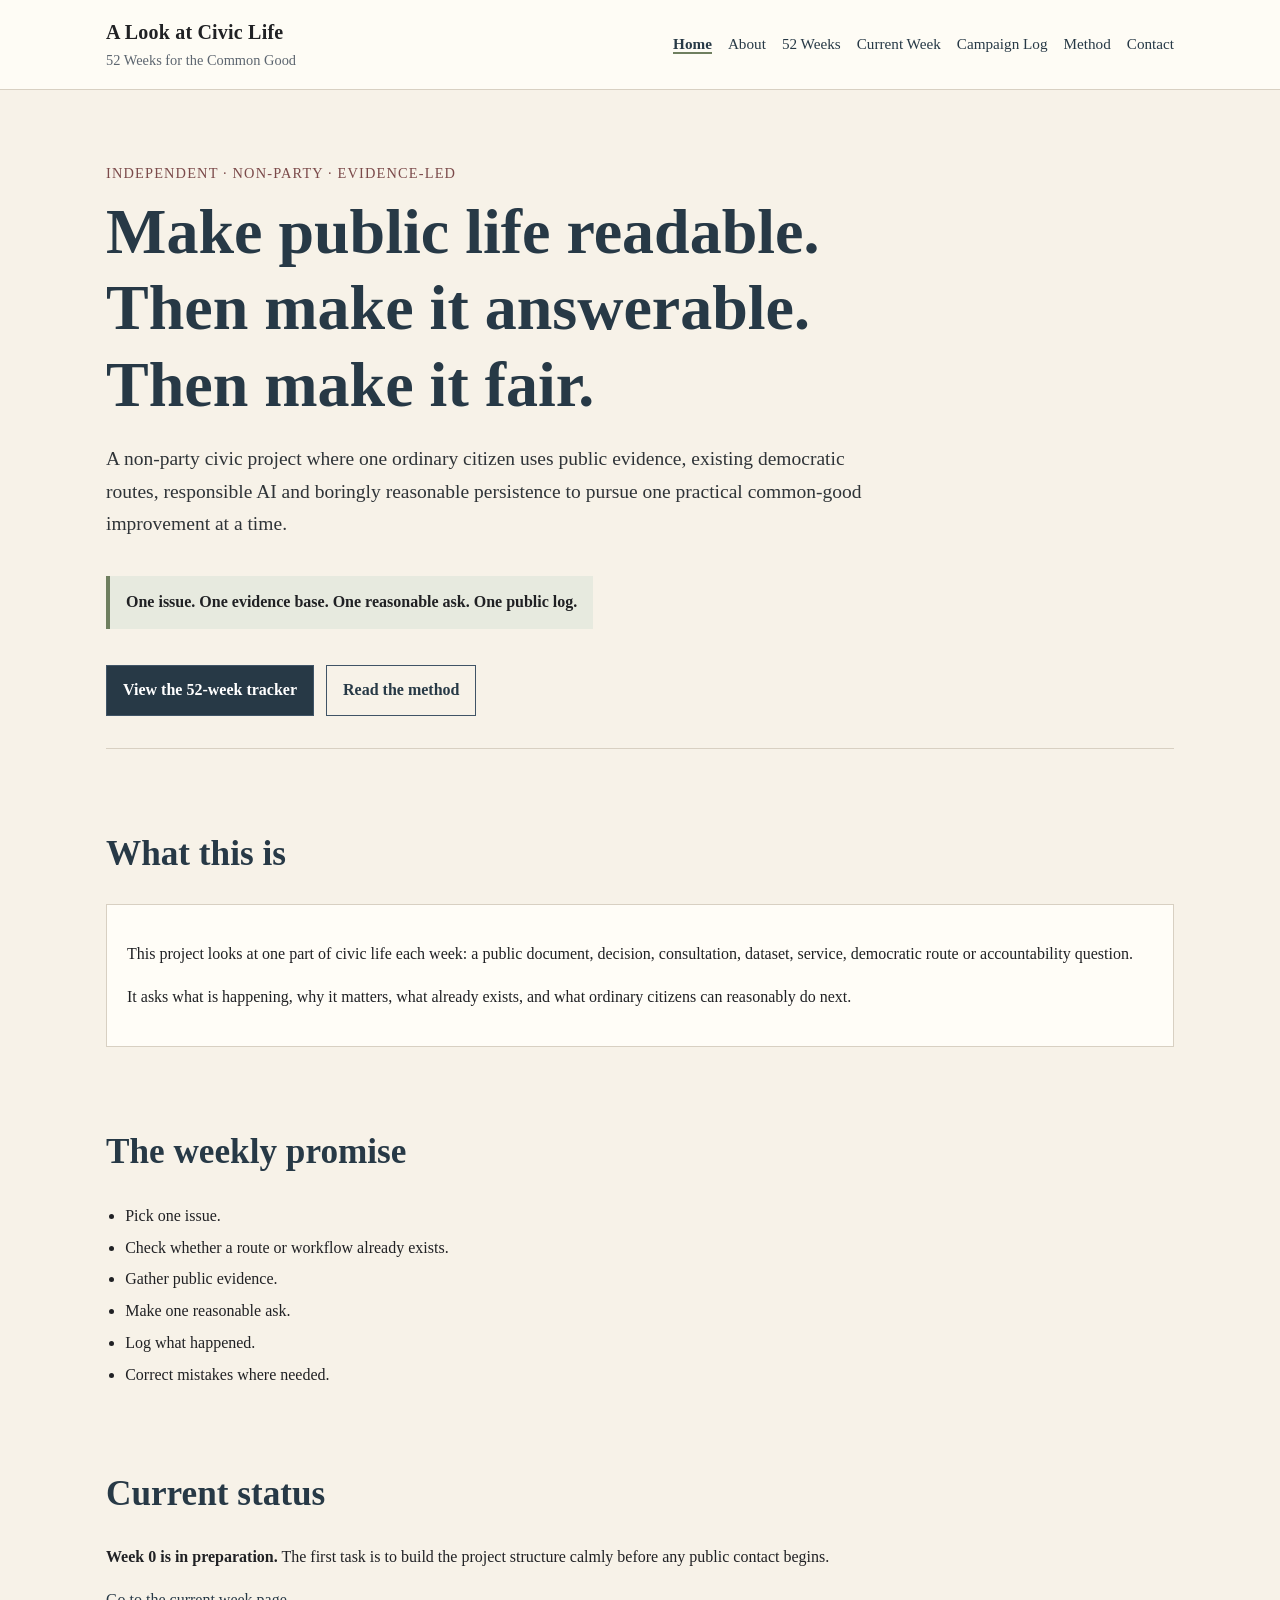
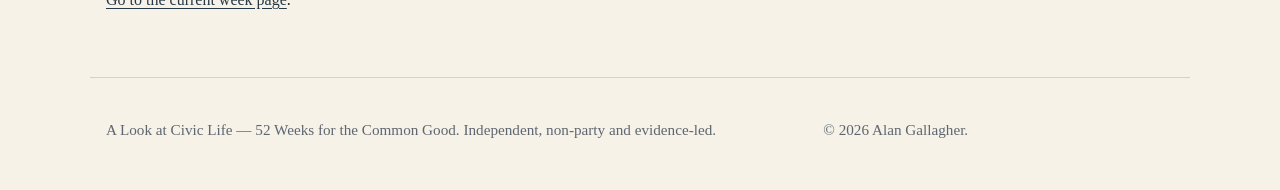
==== index.html @ e1ca2eea "Add home page" ====
<!doctype html>
<html lang="en-GB">
<head>
  <meta charset="utf-8">
  <meta name="viewport" content="width=device-width, initial-scale=1">
  <title>A Look at Civic Life — 52 Weeks for the Common Good</title>
  <meta name="description" content="A non-party civic project using public evidence, existing democratic routes and responsible AI to pursue practical common-good improvements.">
  <link rel="stylesheet" href="assets/css/style.css">
</head>
<body>
  <a class="skip-link" href="#main">Skip to content</a>
  <header class="site-header">
    <div class="header-inner">
      <a class="brand" href="index.html"><span class="brand-title">A Look at Civic Life</span><span class="brand-strand">52 Weeks for the Common Good</span></a>
      <nav class="site-nav" aria-label="Main navigation">
        <ul>
          <li><a aria-current="page" href="index.html">Home</a></li>
          <li><a href="about.html">About</a></li>
          <li><a href="52-weeks.html">52 Weeks</a></li>
          <li><a href="current-week.html">Current Week</a></li>
          <li><a href="campaign-log.html">Campaign Log</a></li>
          <li><a href="method.html">Method</a></li>
          <li><a href="contact.html">Contact</a></li>
        </ul>
      </nav>
    </div>
  </header>

  <main id="main" class="main">
    <section class="hero">
      <p class="eyebrow">Independent · Non-party · Evidence-led</p>
      <h1>Make public life readable. Then make it answerable. Then make it fair.</h1>
      <p class="lede">A non-party civic project where one ordinary citizen uses public evidence, existing democratic routes, responsible AI and boringly reasonable persistence to pursue one practical common-good improvement at a time.</p>
      <p class="core-sentence">One issue. One evidence base. One reasonable ask. One public log.</p>
      <div class="action-row">
        <a class="button" href="52-weeks.html">View the 52-week tracker</a>
        <a class="button secondary" href="method.html">Read the method</a>
      </div>
    </section>

    <section class="section">
      <h2>What this is</h2>
      <div class="document-panel">
        <p>This project looks at one part of civic life each week: a public document, decision, consultation, dataset, service, democratic route or accountability question.</p>
        <p>It asks what is happening, why it matters, what already exists, and what ordinary citizens can reasonably do next.</p>
      </div>
    </section>

    <section class="section">
      <h2>The weekly promise</h2>
      <ul class="promise-list">
        <li>Pick one issue.</li>
        <li>Check whether a route or workflow already exists.</li>
        <li>Gather public evidence.</li>
        <li>Make one reasonable ask.</li>
        <li>Log what happened.</li>
        <li>Correct mistakes where needed.</li>
      </ul>
    </section>

    <section class="section">
      <h2>Current status</h2>
      <p><strong>Week 0 is in preparation.</strong> The first task is to build the project structure calmly before any public contact begins.</p>
      <p><a href="current-week.html">Go to the current week page</a>.</p>
    </section>
  </main>

  <footer class="site-footer">
    <div class="footer-grid">
      <p>A Look at Civic Life — 52 Weeks for the Common Good. Independent, non-party and evidence-led.</p>
      <p>&copy; <span data-current-year></span> Alan Gallagher.</p>
    </div>
  </footer>
  <script src="assets/js/main.js"></script>
</body>
</html>
---- assets/css/style.css ----
:root {
  --page: #f7f2e8;
  --paper: #fffdf7;
  --ink: #202124;
  --muted: #5d6670;
  --line: #d8d0c2;
  --slate: #405466;
  --slate-dark: #273946;
  --accent: #6f7f5f;
  --accent-soft: #e7eadf;
  --burgundy: #7b4a4a;
  --max: 1100px;
}

* { box-sizing: border-box; }

html { scroll-behavior: smooth; }

body {
  margin: 0;
  font-family: Georgia, 'Times New Roman', serif;
  line-height: 1.65;
  color: var(--ink);
  background: var(--page);
}

img { max-width: 100%; height: auto; }

a { color: var(--slate-dark); text-underline-offset: 0.18em; }
a:hover { color: var(--burgundy); }

.skip-link {
  position: absolute;
  left: -999px;
  top: 0;
  background: var(--ink);
  color: #fff;
  padding: .5rem .75rem;
  z-index: 10;
}
.skip-link:focus { left: .75rem; top: .75rem; }

.site-header {
  border-bottom: 1px solid var(--line);
  background: rgba(255, 253, 247, 0.92);
}

.header-inner,
.main,
.site-footer {
  max-width: var(--max);
  margin: 0 auto;
  padding: 0 1rem;
}

.header-inner {
  display: flex;
  align-items: center;
  justify-content: space-between;
  gap: 1rem;
  padding-top: 1rem;
  padding-bottom: 1rem;
}

.brand { text-decoration: none; color: var(--ink); }
.brand-title { display: block; font-size: 1.25rem; font-weight: 700; letter-spacing: .01em; }
.brand-strand { display: block; font-size: .9rem; color: var(--muted); }

.nav-toggle { display: none; }
.site-nav ul {
  display: flex;
  flex-wrap: wrap;
  gap: .75rem 1rem;
  margin: 0;
  padding: 0;
  list-style: none;
}
.site-nav a { font-size: .95rem; text-decoration: none; }
.site-nav a[aria-current='page'] { font-weight: 700; border-bottom: 2px solid var(--accent); }

.main { padding-top: 2rem; padding-bottom: 3rem; }

.hero {
  padding: 2.5rem 0 2rem;
  border-bottom: 1px solid var(--line);
}

.eyebrow {
  margin: 0 0 .5rem;
  color: var(--burgundy);
  font-size: .9rem;
  letter-spacing: .08em;
  text-transform: uppercase;
}

h1, h2, h3 { line-height: 1.2; color: var(--slate-dark); }
h1 { max-width: 850px; margin: 0 0 1rem; font-size: clamp(2.15rem, 5vw, 4rem); }
h2 { margin-top: 2.25rem; font-size: clamp(1.55rem, 3vw, 2.2rem); }
h3 { margin-top: 1.75rem; font-size: 1.25rem; }

.lede { max-width: 760px; font-size: 1.22rem; color: #2f3438; }
.core-sentence {
  display: inline-block;
  margin: 1rem 0;
  padding: .85rem 1rem;
  border-left: 4px solid var(--accent);
  background: var(--accent-soft);
  font-weight: 700;
}

.section {
  margin-top: 2rem;
  padding-top: 1rem;
}

.document-panel {
  margin: 1.25rem 0;
  padding: 1.25rem;
  background: var(--paper);
  border: 1px solid var(--line);
}

.promise-list,
.plain-list { padding-left: 1.2rem; }
.promise-list li { margin: .35rem 0; }

.action-row {
  display: flex;
  flex-wrap: wrap;
  gap: .75rem;
  margin-top: 1.25rem;
}

.button {
  display: inline-block;
  padding: .7rem 1rem;
  border: 1px solid var(--slate);
  background: var(--slate-dark);
  color: #fff;
  text-decoration: none;
  font-weight: 700;
}
.button.secondary { background: transparent; color: var(--slate-dark); }
.button:hover { background: var(--burgundy); color: #fff; }

.table-wrap { overflow-x: auto; margin: 1rem 0; }
table { width: 100%; border-collapse: collapse; background: var(--paper); }
th, td { padding: .75rem; border: 1px solid var(--line); text-align: left; vertical-align: top; }
th { background: #ece6d8; color: var(--slate-dark); }

.status {
  display: inline-block;
  padding: .15rem .45rem;
  border: 1px solid var(--line);
  background: #f1eadc;
  font-size: .9rem;
}

.notice {
  border-left: 4px solid var(--burgundy);
  background: #f3e9e6;
  padding: 1rem;
}

.site-footer {
  border-top: 1px solid var(--line);
  padding-top: 1.5rem;
  padding-bottom: 2rem;
  color: var(--muted);
  font-size: .95rem;
}

.footer-grid {
  display: grid;
  gap: 1rem;
  grid-template-columns: 2fr 1fr;
}

@media (max-width: 760px) {
  .header-inner { align-items: flex-start; flex-direction: column; }
  .site-nav ul { display: block; }
  .site-nav li { margin: .25rem 0; }
  .main { padding-top: 1rem; }
  .hero { padding-top: 1.5rem; }
  .document-panel { padding: 1rem; }
  .footer-grid { grid-template-columns: 1fr; }
}
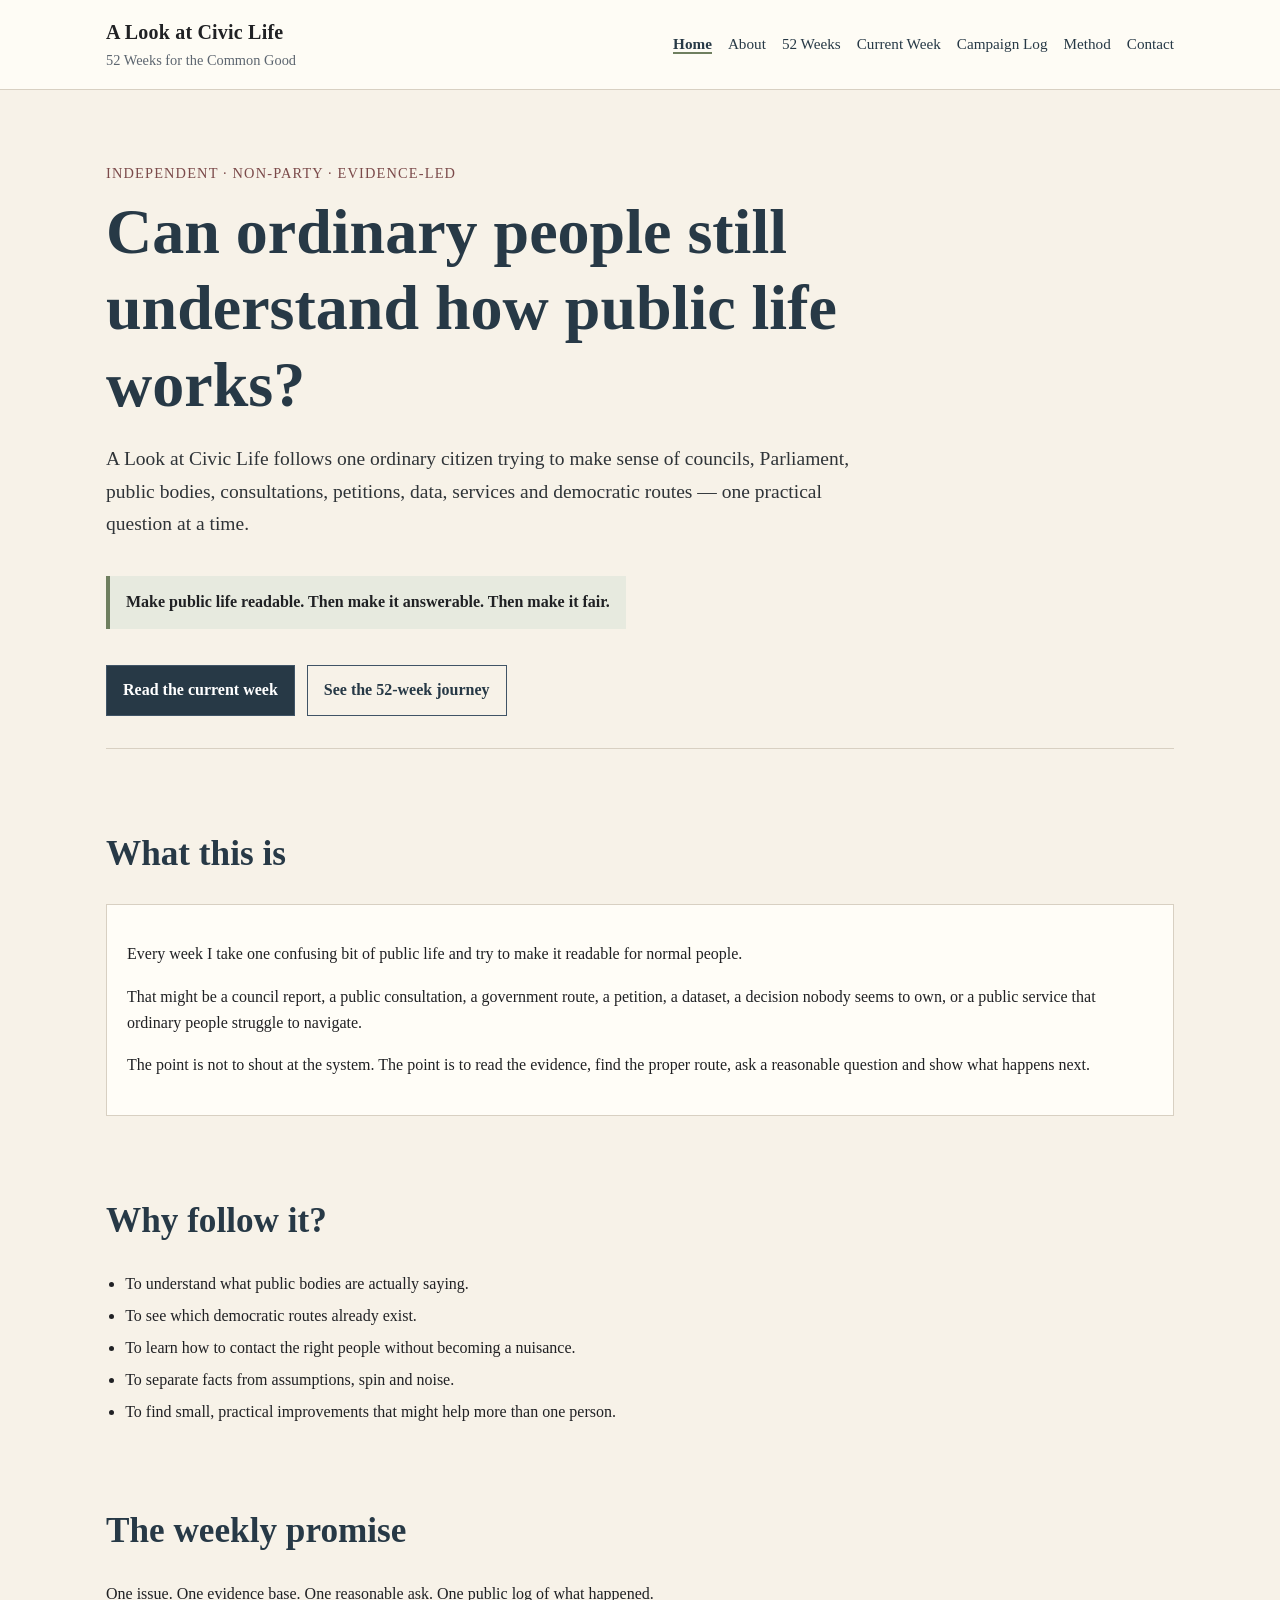
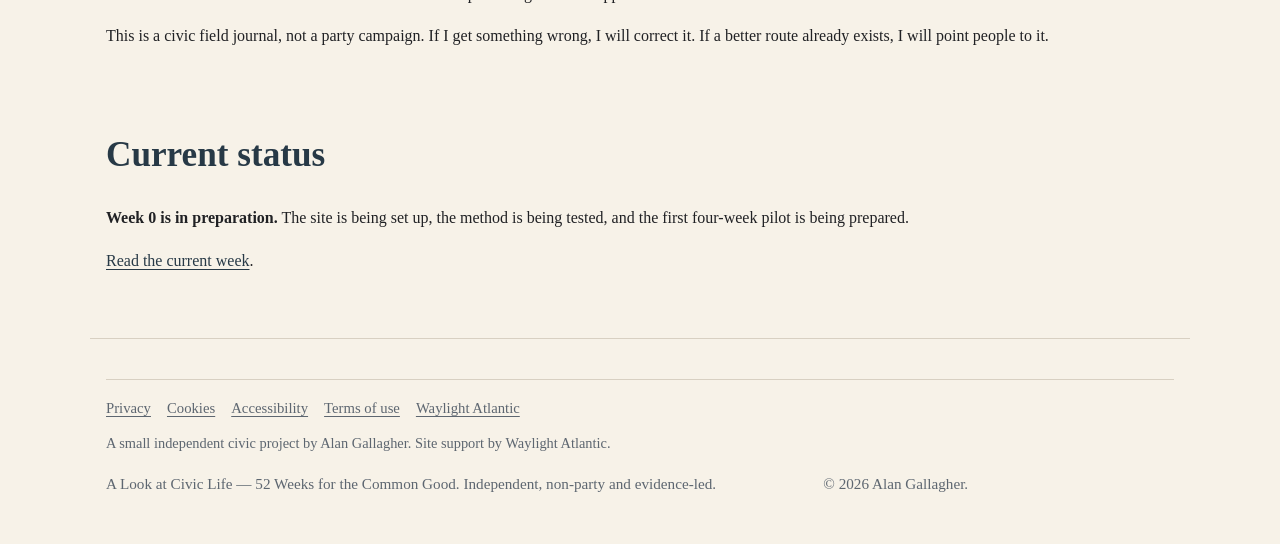
==== commit da5a413d: "Rewrite homepage for public readers" ====
--- a/index.html
+++ b/index.html
@@ -4,7 +4,7 @@
   <meta charset="utf-8">
   <meta name="viewport" content="width=device-width, initial-scale=1">
   <title>A Look at Civic Life — 52 Weeks for the Common Good</title>
-  <meta name="description" content="A non-party civic project using public evidence, existing democratic routes and responsible AI to pursue practical common-good improvements.">
+  <meta name="description" content="A calm, non-party civic journal following one ordinary citizen as he tries to understand public life and show how people can take part.">
   <link rel="stylesheet" href="assets/css/style.css">
 </head>
 <body>
@@ -29,39 +29,45 @@
   <main id="main" class="main">
     <section class="hero">
       <p class="eyebrow">Independent · Non-party · Evidence-led</p>
-      <h1>Make public life readable. Then make it answerable. Then make it fair.</h1>
-      <p class="lede">A non-party civic project where one ordinary citizen uses public evidence, existing democratic routes, responsible AI and boringly reasonable persistence to pursue one practical common-good improvement at a time.</p>
-      <p class="core-sentence">One issue. One evidence base. One reasonable ask. One public log.</p>
+      <h1>Can ordinary people still understand how public life works?</h1>
+      <p class="lede">A Look at Civic Life follows one ordinary citizen trying to make sense of councils, Parliament, public bodies, consultations, petitions, data, services and democratic routes — one practical question at a time.</p>
+      <p class="core-sentence">Make public life readable. Then make it answerable. Then make it fair.</p>
       <div class="action-row">
-        <a class="button" href="52-weeks.html">View the 52-week tracker</a>
-        <a class="button secondary" href="method.html">Read the method</a>
+        <a class="button" href="current-week.html">Read the current week</a>
+        <a class="button secondary" href="52-weeks.html">See the 52-week journey</a>
       </div>
     </section>
 
     <section class="section">
       <h2>What this is</h2>
       <div class="document-panel">
-        <p>This project looks at one part of civic life each week: a public document, decision, consultation, dataset, service, democratic route or accountability question.</p>
-        <p>It asks what is happening, why it matters, what already exists, and what ordinary citizens can reasonably do next.</p>
+        <p>Every week I take one confusing bit of public life and try to make it readable for normal people.</p>
+        <p>That might be a council report, a public consultation, a government route, a petition, a dataset, a decision nobody seems to own, or a public service that ordinary people struggle to navigate.</p>
+        <p>The point is not to shout at the system. The point is to read the evidence, find the proper route, ask a reasonable question and show what happens next.</p>
       </div>
     </section>
 
     <section class="section">
-      <h2>The weekly promise</h2>
+      <h2>Why follow it?</h2>
       <ul class="promise-list">
-        <li>Pick one issue.</li>
-        <li>Check whether a route or workflow already exists.</li>
-        <li>Gather public evidence.</li>
-        <li>Make one reasonable ask.</li>
-        <li>Log what happened.</li>
-        <li>Correct mistakes where needed.</li>
+        <li>To understand what public bodies are actually saying.</li>
+        <li>To see which democratic routes already exist.</li>
+        <li>To learn how to contact the right people without becoming a nuisance.</li>
+        <li>To separate facts from assumptions, spin and noise.</li>
+        <li>To find small, practical improvements that might help more than one person.</li>
       </ul>
     </section>
 
     <section class="section">
+      <h2>The weekly promise</h2>
+      <p>One issue. One evidence base. One reasonable ask. One public log of what happened.</p>
+      <p>This is a civic field journal, not a party campaign. If I get something wrong, I will correct it. If a better route already exists, I will point people to it.</p>
+    </section>
+
+    <section class="section">
       <h2>Current status</h2>
-      <p><strong>Week 0 is in preparation.</strong> The first task is to build the project structure calmly before any public contact begins.</p>
-      <p><a href="current-week.html">Go to the current week page</a>.</p>
+      <p><strong>Week 0 is in preparation.</strong> The site is being set up, the method is being tested, and the first four-week pilot is being prepared.</p>
+      <p><a href="current-week.html">Read the current week</a>.</p>
     </section>
   </main>
 
--- a/assets/css/style.css
+++ b/assets/css/style.css
@@ -176,6 +176,29 @@
   grid-template-columns: 2fr 1fr;
 }
 
+.footer-links {
+  margin-top: 1rem;
+  padding-top: 1rem;
+  border-top: 1px solid var(--line);
+}
+
+.footer-links nav {
+  display: flex;
+  flex-wrap: wrap;
+  gap: .5rem 1rem;
+}
+
+.footer-links a {
+  color: var(--muted);
+  font-size: .92rem;
+}
+
+.footer-note {
+  margin: .75rem 0 0;
+  color: var(--muted);
+  font-size: .9rem;
+}
+
 @media (max-width: 760px) {
   .header-inner { align-items: flex-start; flex-direction: column; }
   .site-nav ul { display: block; }
@@ -184,4 +207,6 @@
   .hero { padding-top: 1.5rem; }
   .document-panel { padding: 1rem; }
   .footer-grid { grid-template-columns: 1fr; }
-}
+  .footer-links nav { display: block; }
+  .footer-links a { display: inline-block; margin: 0 .75rem .35rem 0; }
+}
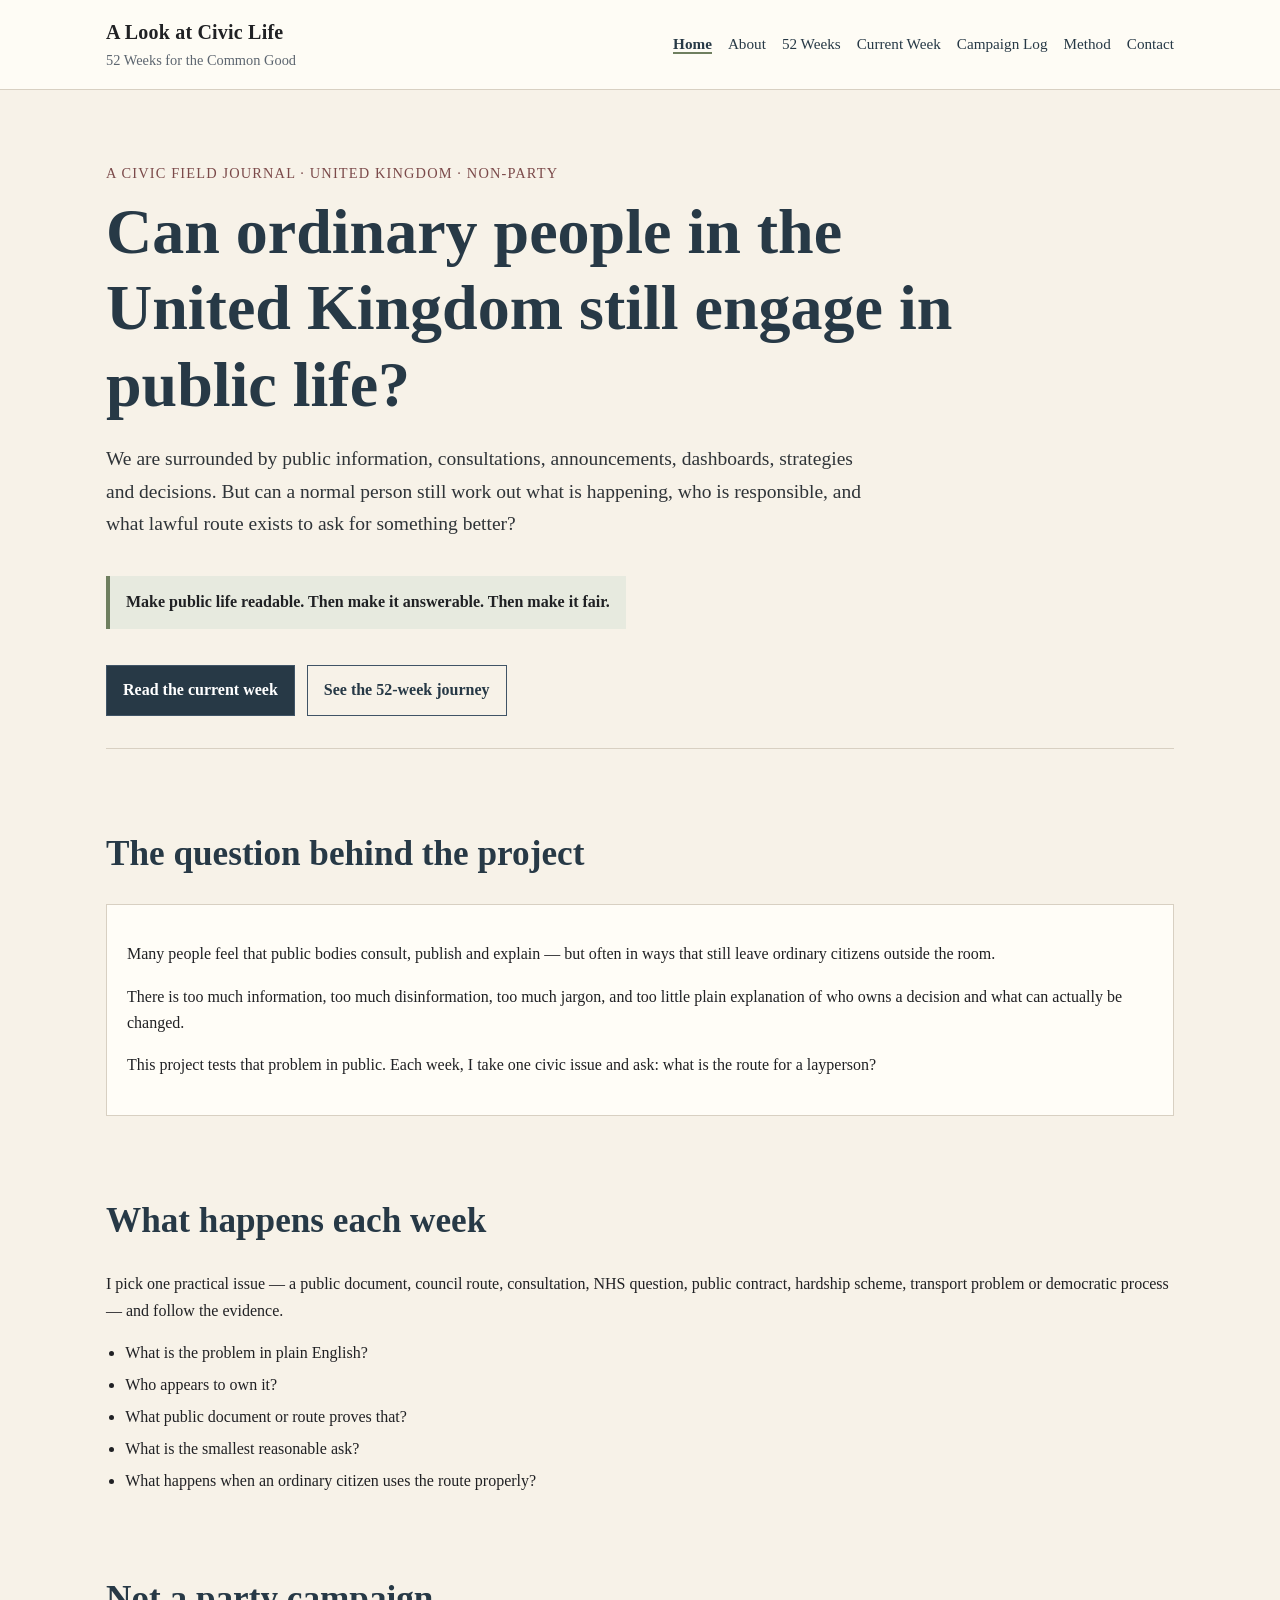
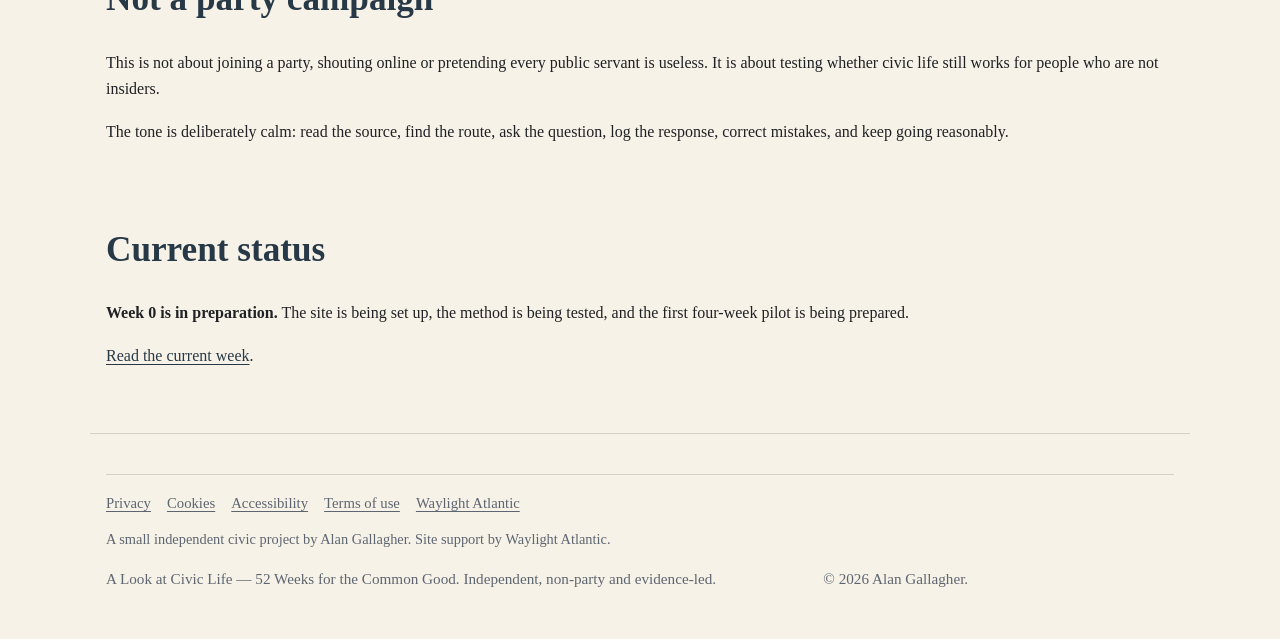
==== commit 106ced4f: "Reframe homepage as public civic journal" ====
--- a/index.html
+++ b/index.html
@@ -4,7 +4,7 @@
   <meta charset="utf-8">
   <meta name="viewport" content="width=device-width, initial-scale=1">
   <title>A Look at Civic Life — 52 Weeks for the Common Good</title>
-  <meta name="description" content="A calm, non-party civic journal following one ordinary citizen as he tries to understand public life and show how people can take part.">
+  <meta name="description" content="A calm, non-party civic journal asking whether ordinary people in the United Kingdom can still engage meaningfully in public life.">
   <link rel="stylesheet" href="assets/css/style.css">
 </head>
 <body>
@@ -28,9 +28,9 @@
 
   <main id="main" class="main">
     <section class="hero">
-      <p class="eyebrow">Independent · Non-party · Evidence-led</p>
-      <h1>Can ordinary people still understand how public life works?</h1>
-      <p class="lede">A Look at Civic Life follows one ordinary citizen trying to make sense of councils, Parliament, public bodies, consultations, petitions, data, services and democratic routes — one practical question at a time.</p>
+      <p class="eyebrow">A civic field journal · United Kingdom · Non-party</p>
+      <h1>Can ordinary people in the United Kingdom still engage in public life?</h1>
+      <p class="lede">We are surrounded by public information, consultations, announcements, dashboards, strategies and decisions. But can a normal person still work out what is happening, who is responsible, and what lawful route exists to ask for something better?</p>
       <p class="core-sentence">Make public life readable. Then make it answerable. Then make it fair.</p>
       <div class="action-row">
         <a class="button" href="current-week.html">Read the current week</a>
@@ -39,29 +39,30 @@
     </section>
 
     <section class="section">
-      <h2>What this is</h2>
+      <h2>The question behind the project</h2>
       <div class="document-panel">
-        <p>Every week I take one confusing bit of public life and try to make it readable for normal people.</p>
-        <p>That might be a council report, a public consultation, a government route, a petition, a dataset, a decision nobody seems to own, or a public service that ordinary people struggle to navigate.</p>
-        <p>The point is not to shout at the system. The point is to read the evidence, find the proper route, ask a reasonable question and show what happens next.</p>
+        <p>Many people feel that public bodies consult, publish and explain — but often in ways that still leave ordinary citizens outside the room.</p>
+        <p>There is too much information, too much disinformation, too much jargon, and too little plain explanation of who owns a decision and what can actually be changed.</p>
+        <p>This project tests that problem in public. Each week, I take one civic issue and ask: what is the route for a layperson?</p>
       </div>
     </section>
 
     <section class="section">
-      <h2>Why follow it?</h2>
+      <h2>What happens each week</h2>
+      <p>I pick one practical issue — a public document, council route, consultation, NHS question, public contract, hardship scheme, transport problem or democratic process — and follow the evidence.</p>
       <ul class="promise-list">
-        <li>To understand what public bodies are actually saying.</li>
-        <li>To see which democratic routes already exist.</li>
-        <li>To learn how to contact the right people without becoming a nuisance.</li>
-        <li>To separate facts from assumptions, spin and noise.</li>
-        <li>To find small, practical improvements that might help more than one person.</li>
+        <li>What is the problem in plain English?</li>
+        <li>Who appears to own it?</li>
+        <li>What public document or route proves that?</li>
+        <li>What is the smallest reasonable ask?</li>
+        <li>What happens when an ordinary citizen uses the route properly?</li>
       </ul>
     </section>
 
     <section class="section">
-      <h2>The weekly promise</h2>
-      <p>One issue. One evidence base. One reasonable ask. One public log of what happened.</p>
-      <p>This is a civic field journal, not a party campaign. If I get something wrong, I will correct it. If a better route already exists, I will point people to it.</p>
+      <h2>Not a party campaign</h2>
+      <p>This is not about joining a party, shouting online or pretending every public servant is useless. It is about testing whether civic life still works for people who are not insiders.</p>
+      <p>The tone is deliberately calm: read the source, find the route, ask the question, log the response, correct mistakes, and keep going reasonably.</p>
     </section>
 
     <section class="section">
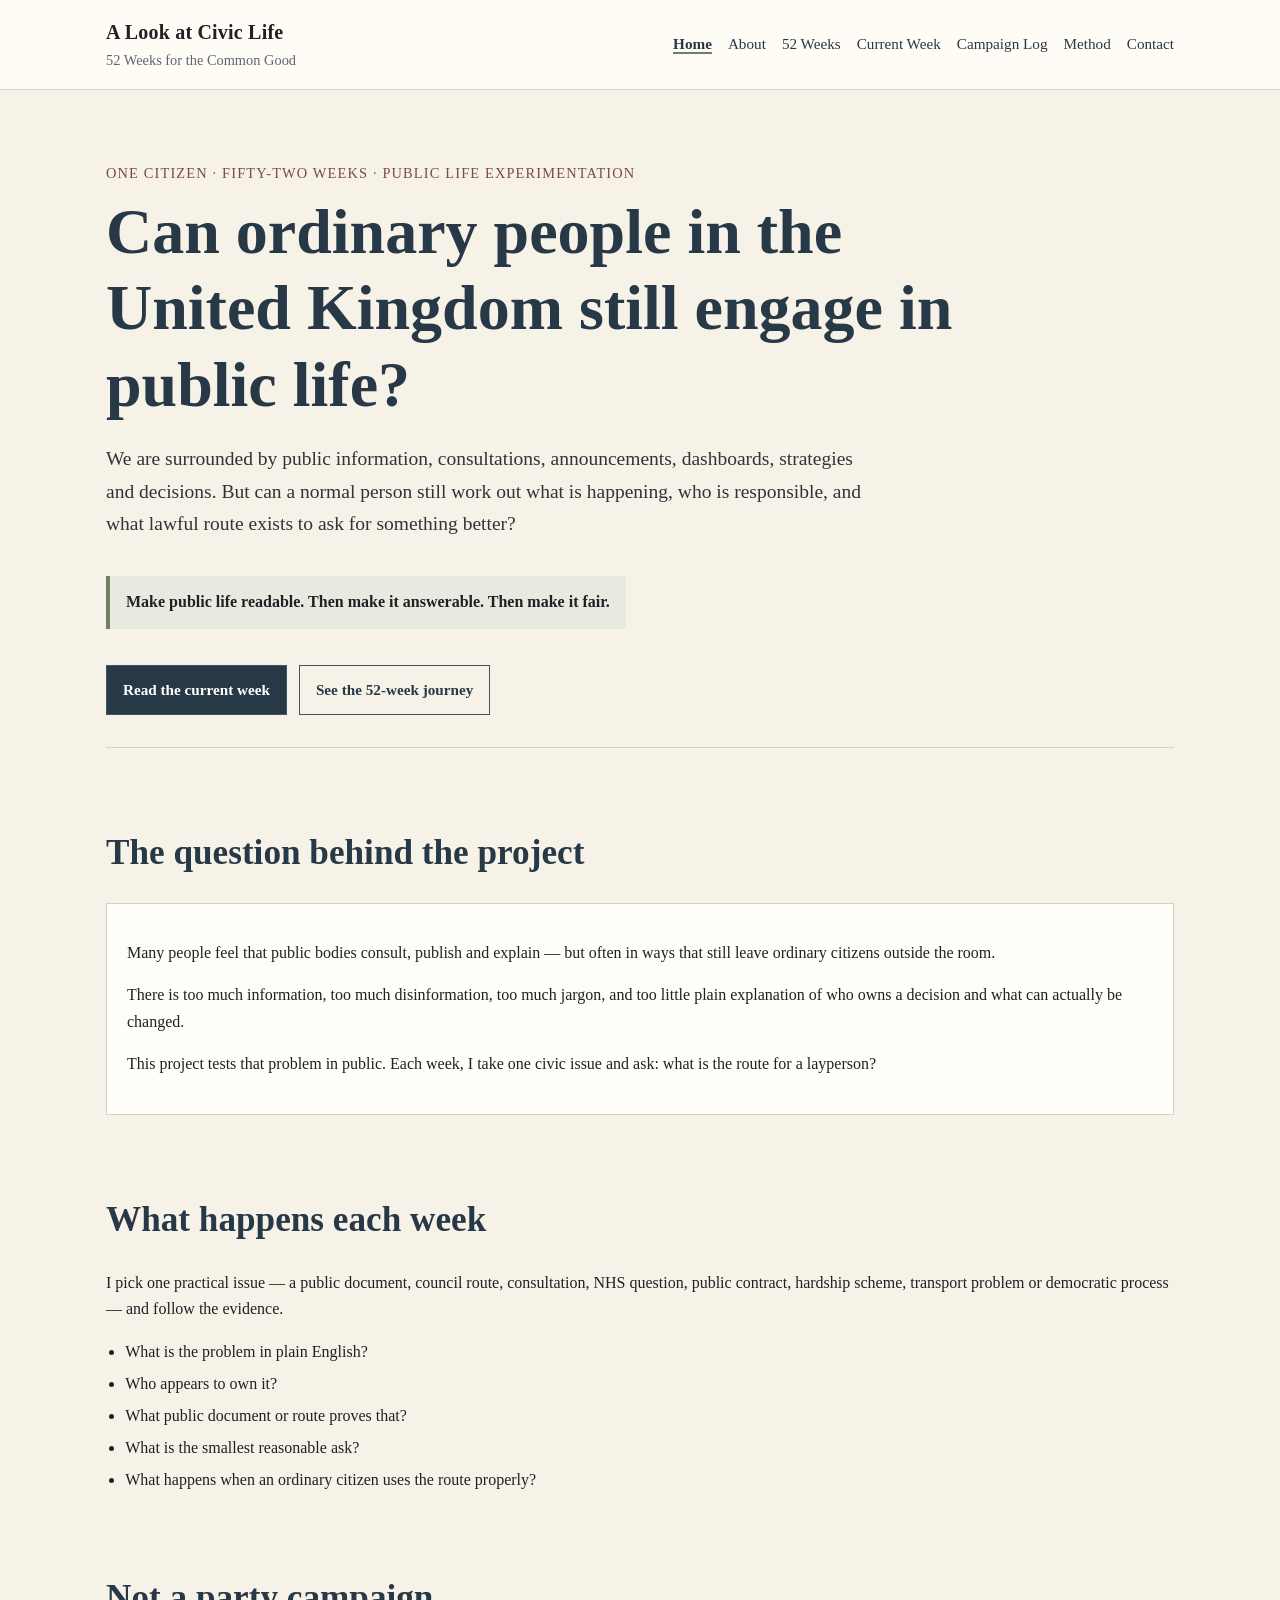
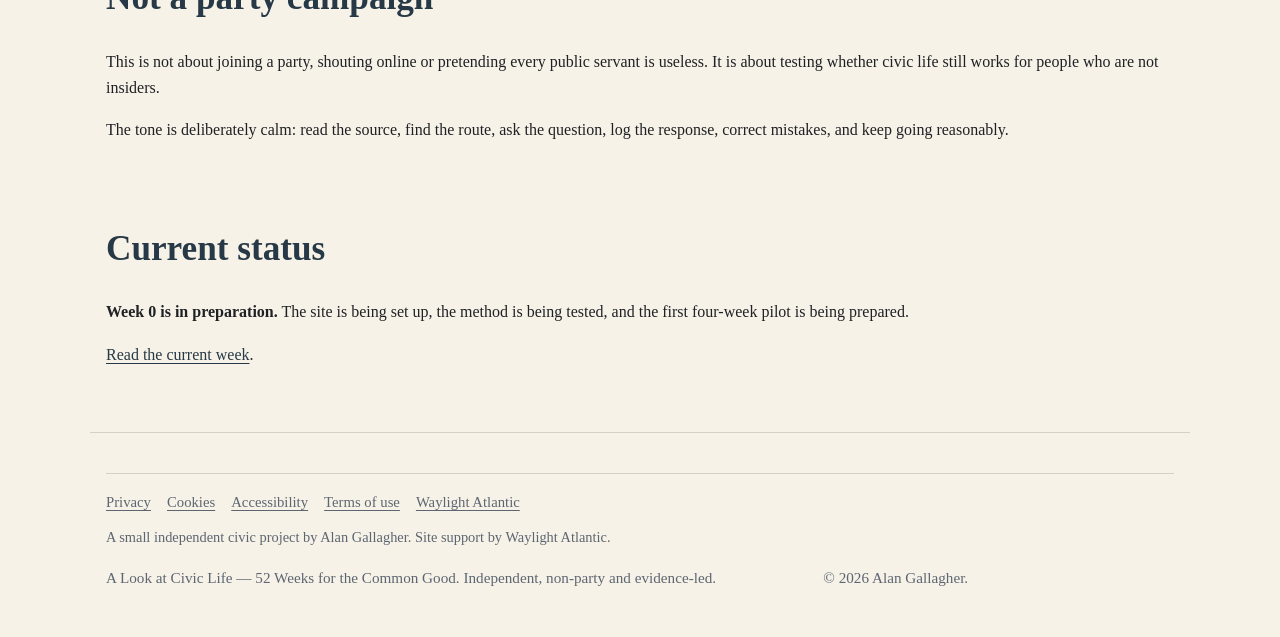
==== commit 57349bb5: "Update homepage strapline" ====
--- a/index.html
+++ b/index.html
@@ -28,7 +28,7 @@
 
   <main id="main" class="main">
     <section class="hero">
-      <p class="eyebrow">A civic field journal · United Kingdom · Non-party</p>
+      <p class="eyebrow">One citizen · Fifty-two weeks · Public life experimentation</p>
       <h1>Can ordinary people in the United Kingdom still engage in public life?</h1>
       <p class="lede">We are surrounded by public information, consultations, announcements, dashboards, strategies and decisions. But can a normal person still work out what is happening, who is responsible, and what lawful route exists to ask for something better?</p>
       <p class="core-sentence">Make public life readable. Then make it answerable. Then make it fair.</p>
--- a/assets/css/style.css
+++ b/assets/css/style.css
@@ -124,7 +124,8 @@
 .plain-list { padding-left: 1.2rem; }
 .promise-list li { margin: .35rem 0; }
 
-.action-row {
+.action-row,
+.tracker-controls {
   display: flex;
   flex-wrap: wrap;
   gap: .75rem;
@@ -138,10 +139,17 @@
   background: var(--slate-dark);
   color: #fff;
   text-decoration: none;
+  font-family: Georgia, 'Times New Roman', serif;
+  font-size: .95rem;
   font-weight: 700;
+  cursor: pointer;
 }
 .button.secondary { background: transparent; color: var(--slate-dark); }
-.button:hover { background: var(--burgundy); color: #fff; }
+.button:hover:not(:disabled) { background: var(--burgundy); color: #fff; }
+.button:disabled {
+  opacity: .45;
+  cursor: not-allowed;
+}
 
 .table-wrap { overflow-x: auto; margin: 1rem 0; }
 table { width: 100%; border-collapse: collapse; background: var(--paper); }
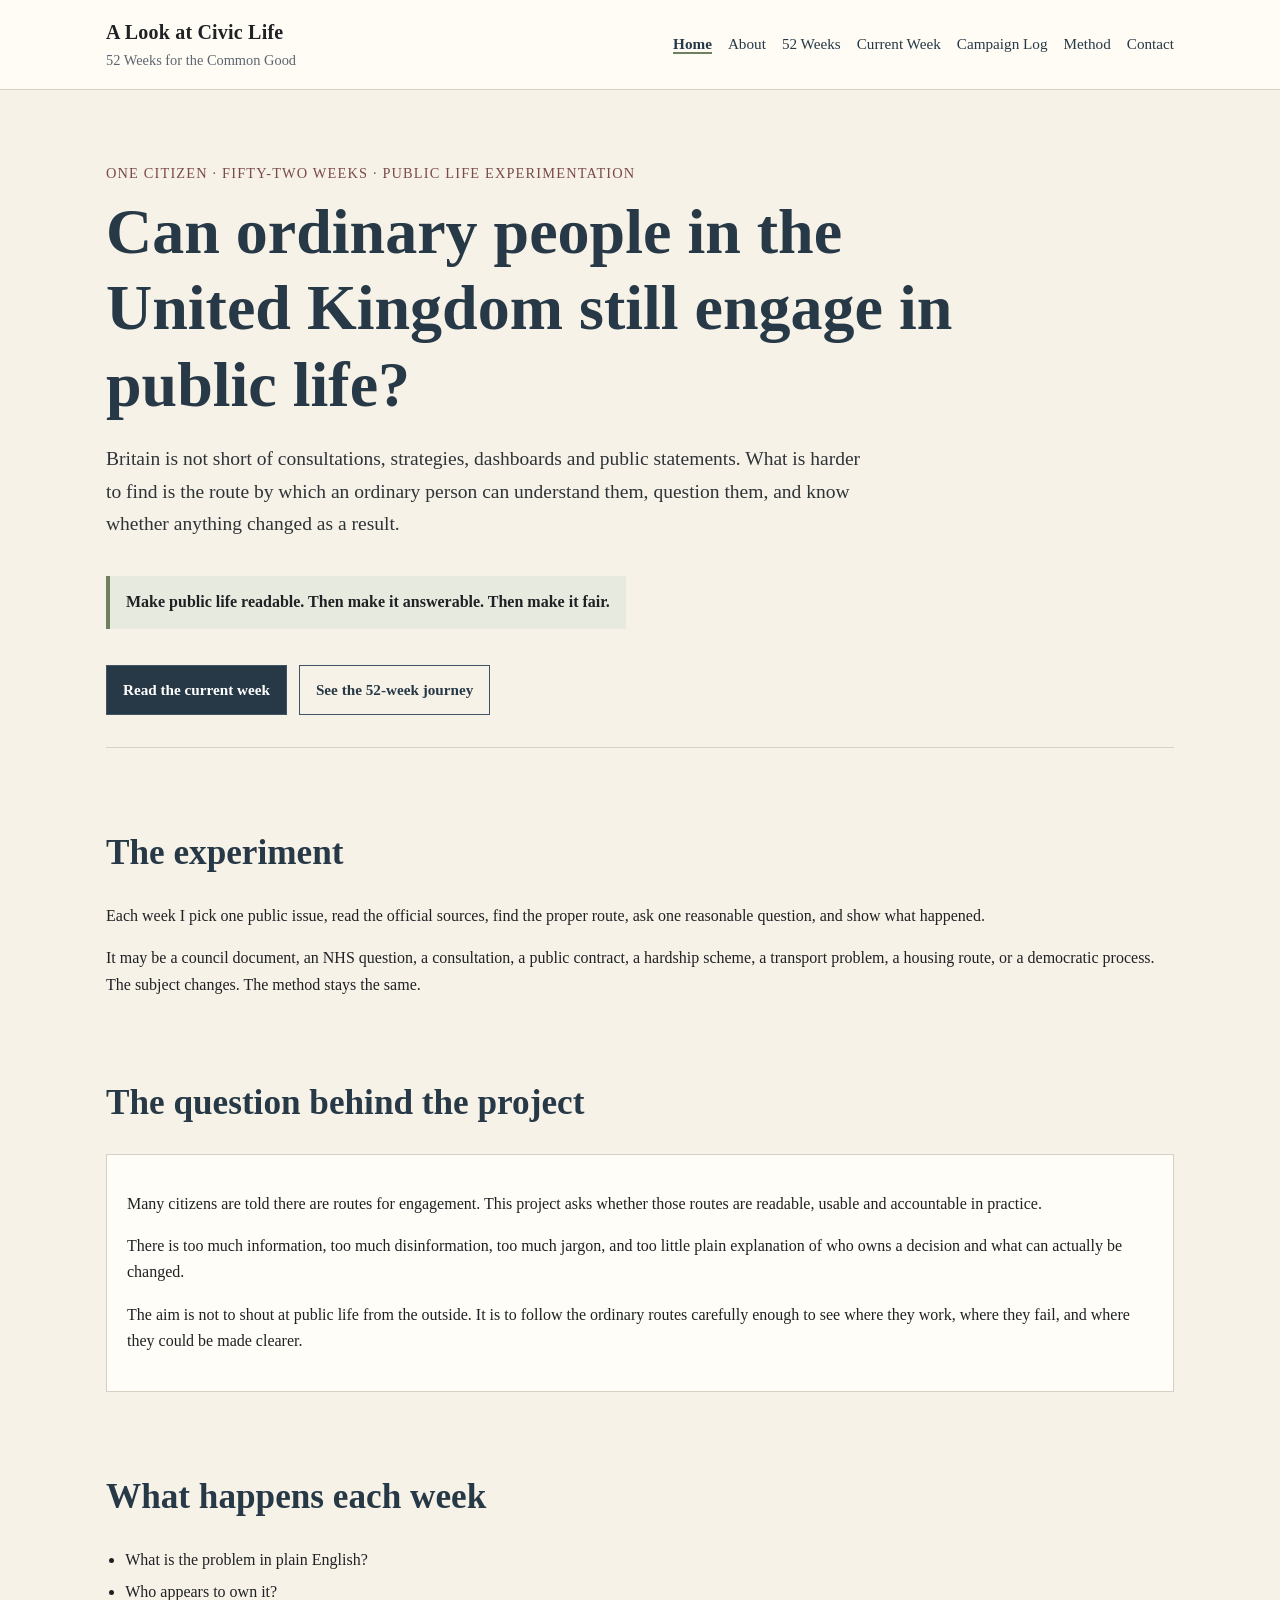
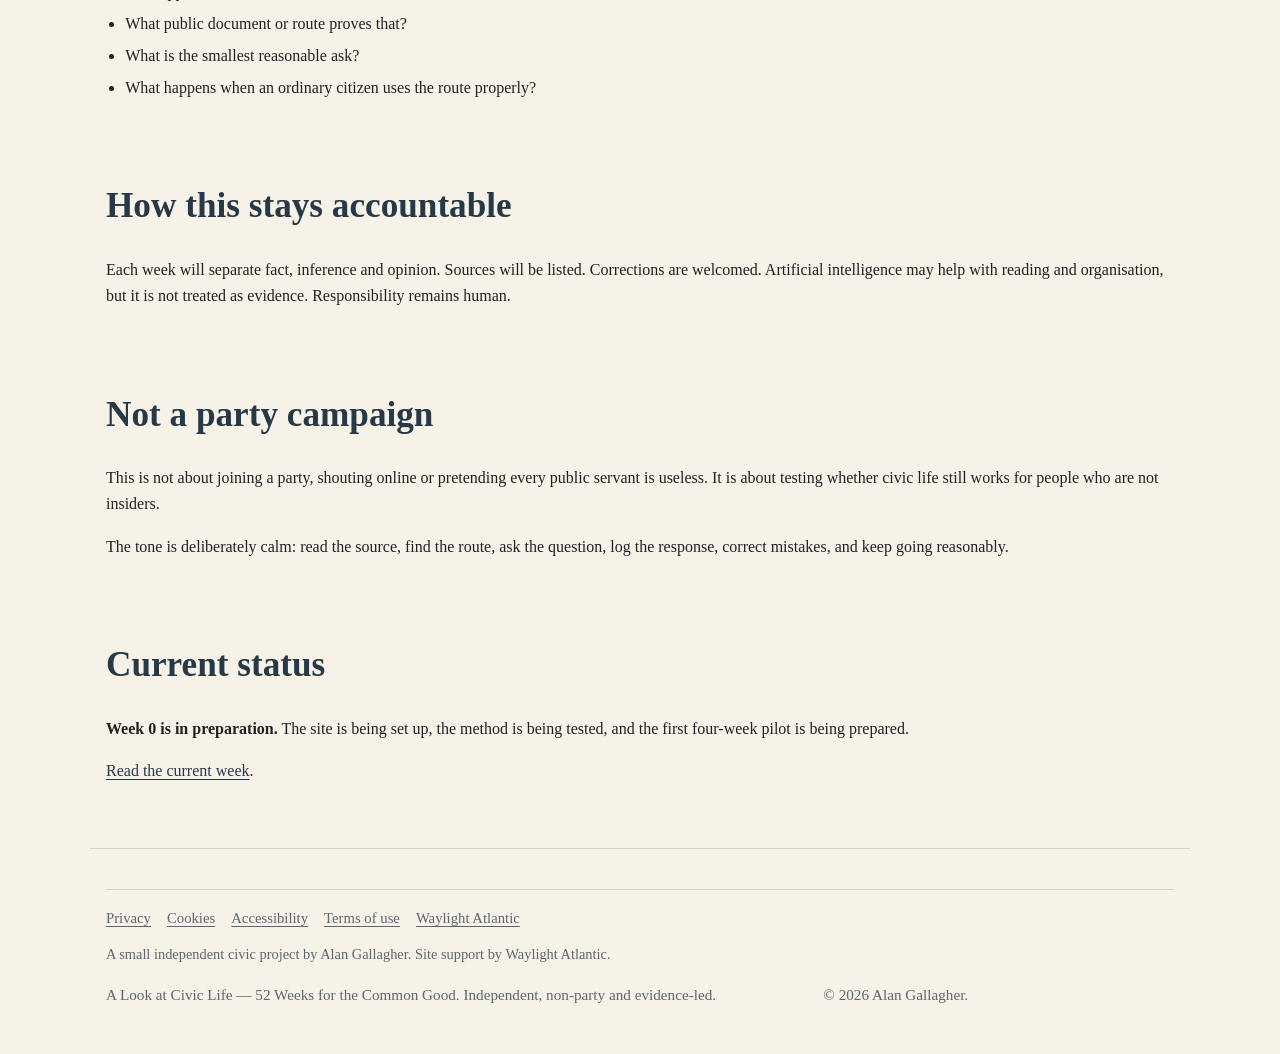
==== commit e8898538: "Polish homepage copy for public readers" ====
--- a/index.html
+++ b/index.html
@@ -30,7 +30,7 @@
     <section class="hero">
       <p class="eyebrow">One citizen · Fifty-two weeks · Public life experimentation</p>
       <h1>Can ordinary people in the United Kingdom still engage in public life?</h1>
-      <p class="lede">We are surrounded by public information, consultations, announcements, dashboards, strategies and decisions. But can a normal person still work out what is happening, who is responsible, and what lawful route exists to ask for something better?</p>
+      <p class="lede">Britain is not short of consultations, strategies, dashboards and public statements. What is harder to find is the route by which an ordinary person can understand them, question them, and know whether anything changed as a result.</p>
       <p class="core-sentence">Make public life readable. Then make it answerable. Then make it fair.</p>
       <div class="action-row">
         <a class="button" href="current-week.html">Read the current week</a>
@@ -38,18 +38,23 @@
       </div>
     </section>
 
+    <section class="section intro-note">
+      <h2>The experiment</h2>
+      <p>Each week I pick one public issue, read the official sources, find the proper route, ask one reasonable question, and show what happened.</p>
+      <p>It may be a council document, an NHS question, a consultation, a public contract, a hardship scheme, a transport problem, a housing route, or a democratic process. The subject changes. The method stays the same.</p>
+    </section>
+
     <section class="section">
       <h2>The question behind the project</h2>
       <div class="document-panel">
-        <p>Many people feel that public bodies consult, publish and explain — but often in ways that still leave ordinary citizens outside the room.</p>
+        <p>Many citizens are told there are routes for engagement. This project asks whether those routes are readable, usable and accountable in practice.</p>
         <p>There is too much information, too much disinformation, too much jargon, and too little plain explanation of who owns a decision and what can actually be changed.</p>
-        <p>This project tests that problem in public. Each week, I take one civic issue and ask: what is the route for a layperson?</p>
+        <p>The aim is not to shout at public life from the outside. It is to follow the ordinary routes carefully enough to see where they work, where they fail, and where they could be made clearer.</p>
       </div>
     </section>
 
     <section class="section">
       <h2>What happens each week</h2>
-      <p>I pick one practical issue — a public document, council route, consultation, NHS question, public contract, hardship scheme, transport problem or democratic process — and follow the evidence.</p>
       <ul class="promise-list">
         <li>What is the problem in plain English?</li>
         <li>Who appears to own it?</li>
@@ -57,6 +62,11 @@
         <li>What is the smallest reasonable ask?</li>
         <li>What happens when an ordinary citizen uses the route properly?</li>
       </ul>
+    </section>
+
+    <section class="section accountability-note">
+      <h2>How this stays accountable</h2>
+      <p>Each week will separate fact, inference and opinion. Sources will be listed. Corrections are welcomed. Artificial intelligence may help with reading and organisation, but it is not treated as evidence. Responsibility remains human.</p>
     </section>
 
     <section class="section">
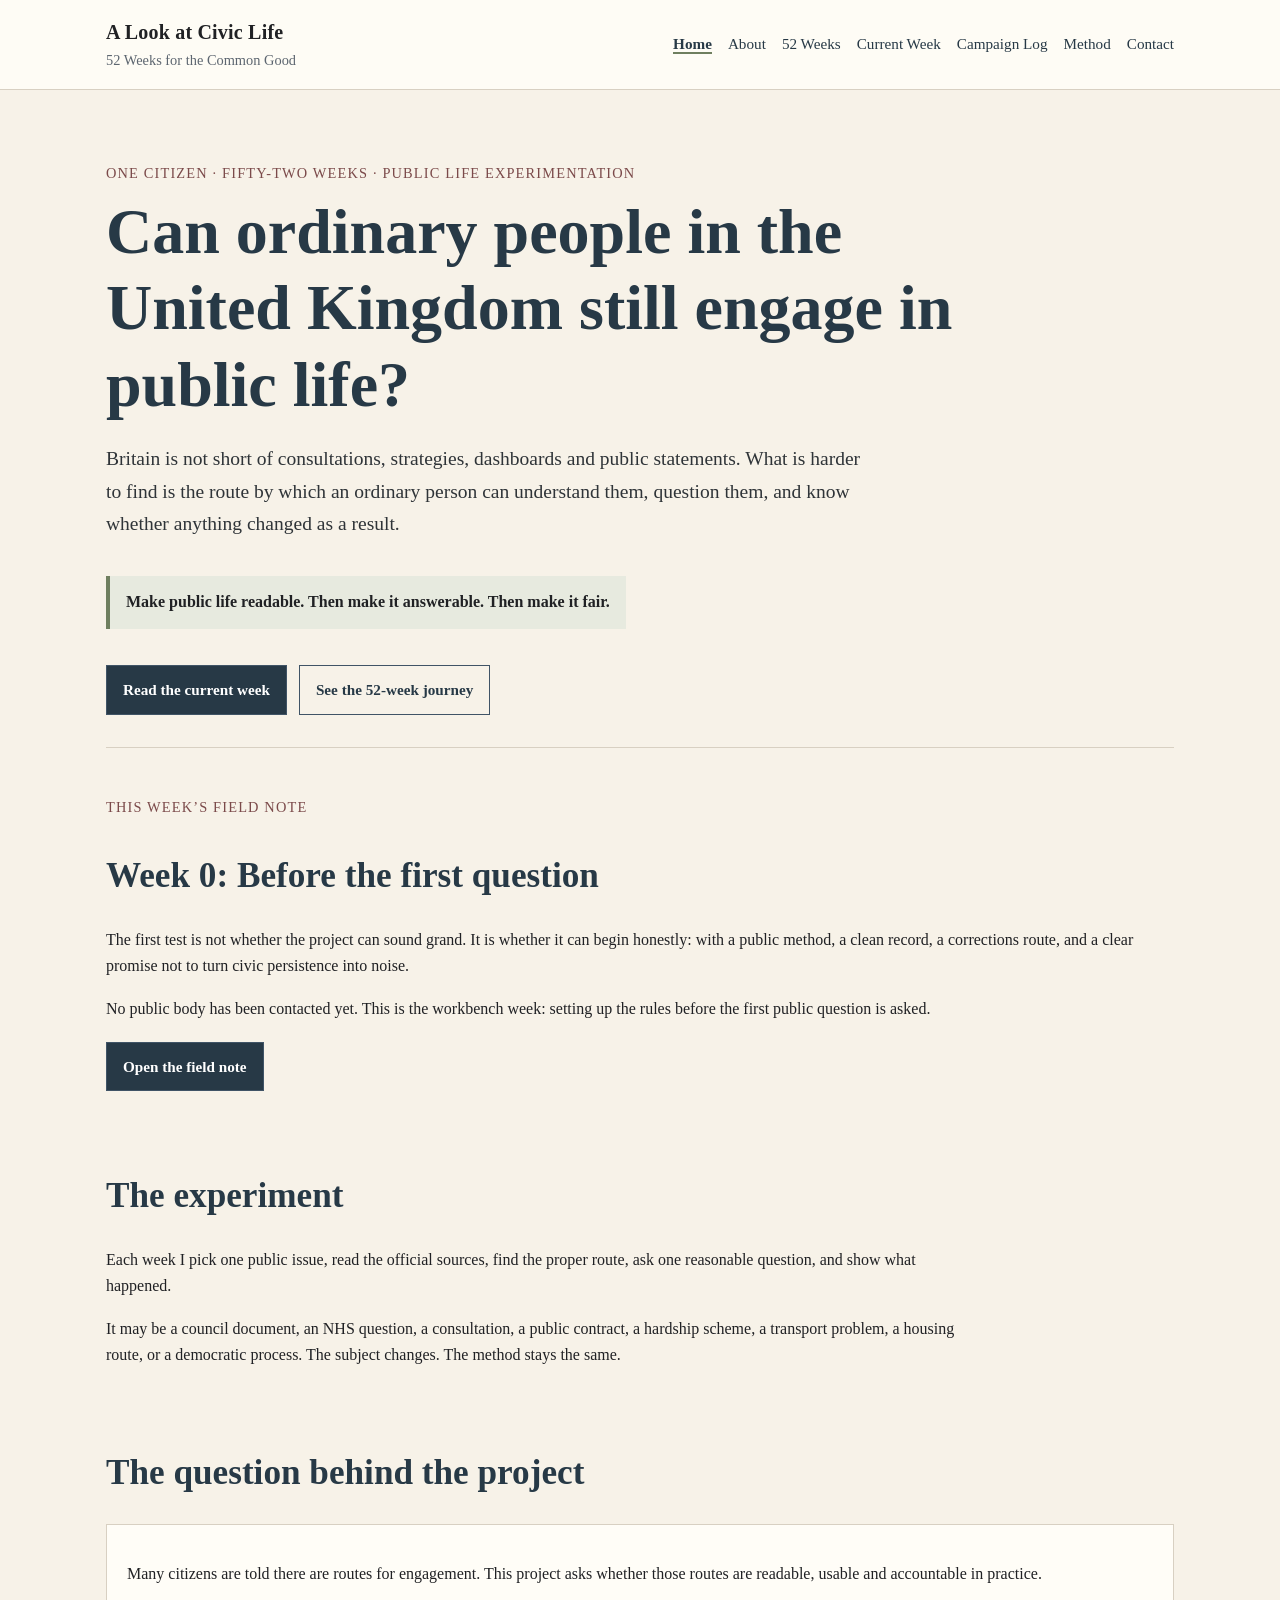
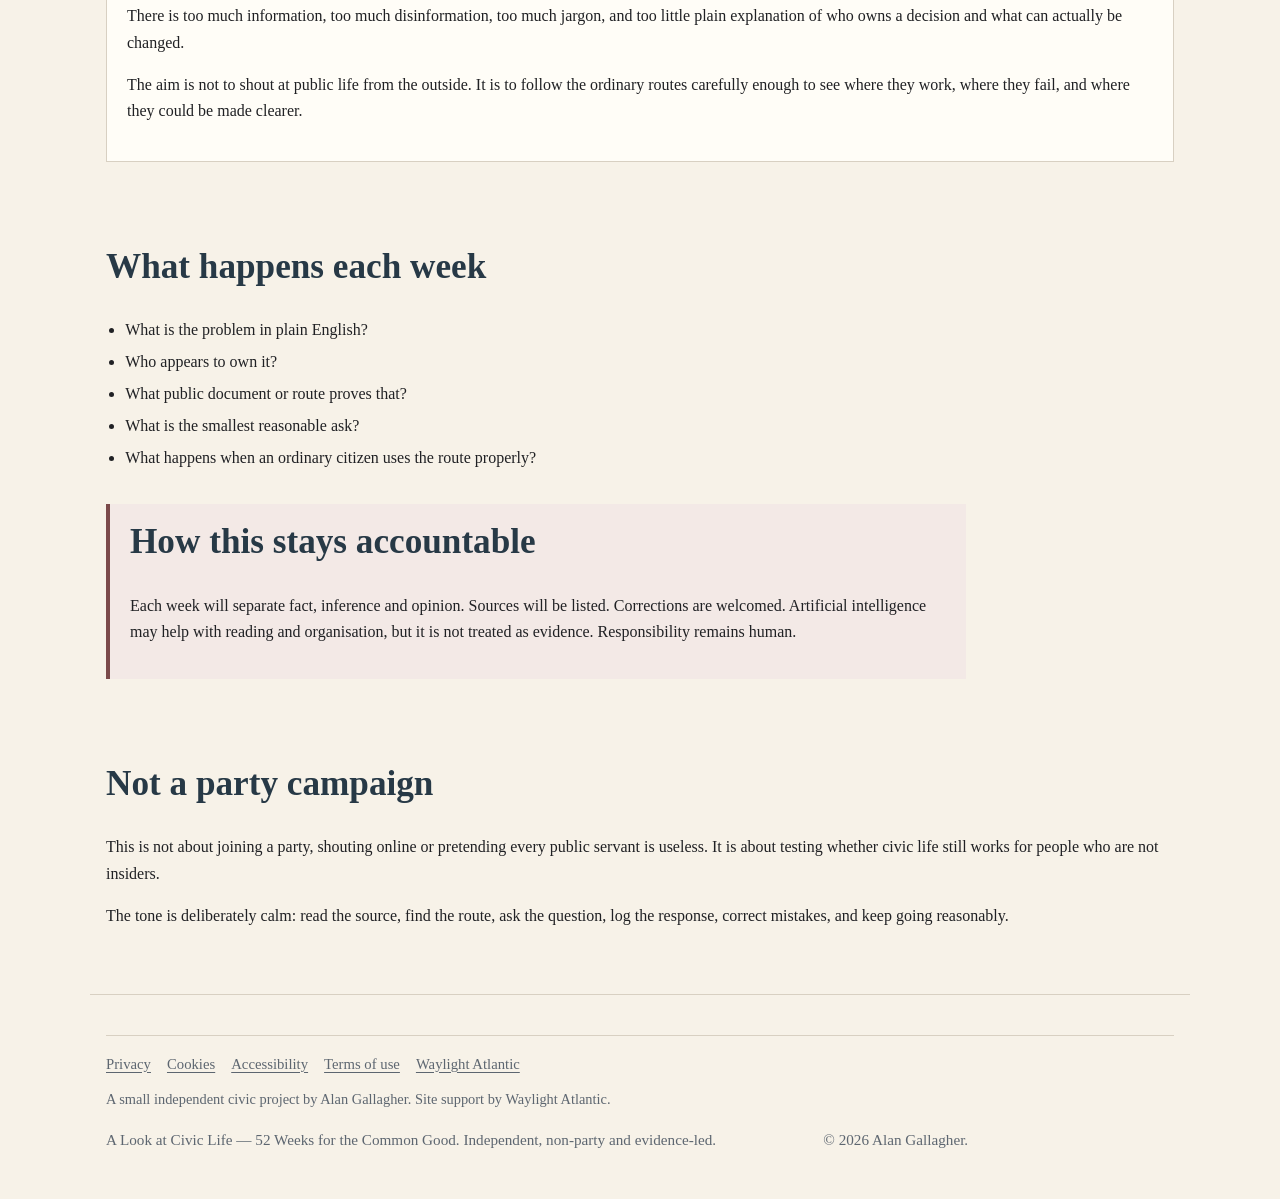
==== commit 0c84afc3: "Replace bland homepage current status with field note teaser" ====
--- a/index.html
+++ b/index.html
@@ -38,6 +38,16 @@
       </div>
     </section>
 
+    <section class="section current-teaser">
+      <p class="eyebrow">This week’s field note</p>
+      <h2>Week 0: Before the first question</h2>
+      <p>The first test is not whether the project can sound grand. It is whether it can begin honestly: with a public method, a clean record, a corrections route, and a clear promise not to turn civic persistence into noise.</p>
+      <p>No public body has been contacted yet. This is the workbench week: setting up the rules before the first public question is asked.</p>
+      <div class="action-row">
+        <a class="button" href="current-week.html">Open the field note</a>
+      </div>
+    </section>
+
     <section class="section intro-note">
       <h2>The experiment</h2>
       <p>Each week I pick one public issue, read the official sources, find the proper route, ask one reasonable question, and show what happened.</p>
@@ -74,12 +84,6 @@
       <p>This is not about joining a party, shouting online or pretending every public servant is useless. It is about testing whether civic life still works for people who are not insiders.</p>
       <p>The tone is deliberately calm: read the source, find the route, ask the question, log the response, correct mistakes, and keep going reasonably.</p>
     </section>
-
-    <section class="section">
-      <h2>Current status</h2>
-      <p><strong>Week 0 is in preparation.</strong> The site is being set up, the method is being tested, and the first four-week pilot is being prepared.</p>
-      <p><a href="current-week.html">Read the current week</a>.</p>
-    </section>
   </main>
 
   <footer class="site-footer">
--- a/assets/css/style.css
+++ b/assets/css/style.css
@@ -113,11 +113,47 @@
   padding-top: 1rem;
 }
 
-.document-panel {
+.intro-note,
+.accountability-note,
+.week-article {
+  max-width: 860px;
+}
+
+.accountability-note {
+  padding: 1.1rem 1.25rem;
+  border-left: 4px solid var(--burgundy);
+  background: #f3e9e6;
+}
+
+.accountability-note h2 {
+  margin-top: 0;
+}
+
+.document-panel,
+.week-summary,
+.week-card {
   margin: 1.25rem 0;
   padding: 1.25rem;
   background: var(--paper);
   border: 1px solid var(--line);
+}
+
+.week-summary {
+  border-left: 4px solid var(--accent);
+}
+
+.week-summary p {
+  margin: .35rem 0;
+}
+
+.week-grid {
+  display: grid;
+  grid-template-columns: repeat(2, minmax(0, 1fr));
+  gap: 1rem;
+}
+
+.week-card h3 {
+  margin-top: 0;
 }
 
 .promise-list,
@@ -212,8 +248,14 @@
   .site-nav ul { display: block; }
   .site-nav li { margin: .25rem 0; }
   .main { padding-top: 1rem; }
-  .hero { padding-top: 1.5rem; }
-  .document-panel { padding: 1rem; }
+  .hero { padding-top: 1.35rem; }
+  h1 { font-size: clamp(2rem, 11vw, 3.15rem); }
+  h2 { font-size: clamp(1.6rem, 8vw, 2.25rem); }
+  .lede { font-size: 1.12rem; }
+  .document-panel,
+  .week-summary,
+  .week-card { padding: 1rem; }
+  .week-grid { grid-template-columns: 1fr; }
   .footer-grid { grid-template-columns: 1fr; }
   .footer-links nav { display: block; }
   .footer-links a { display: inline-block; margin: 0 .75rem .35rem 0; }
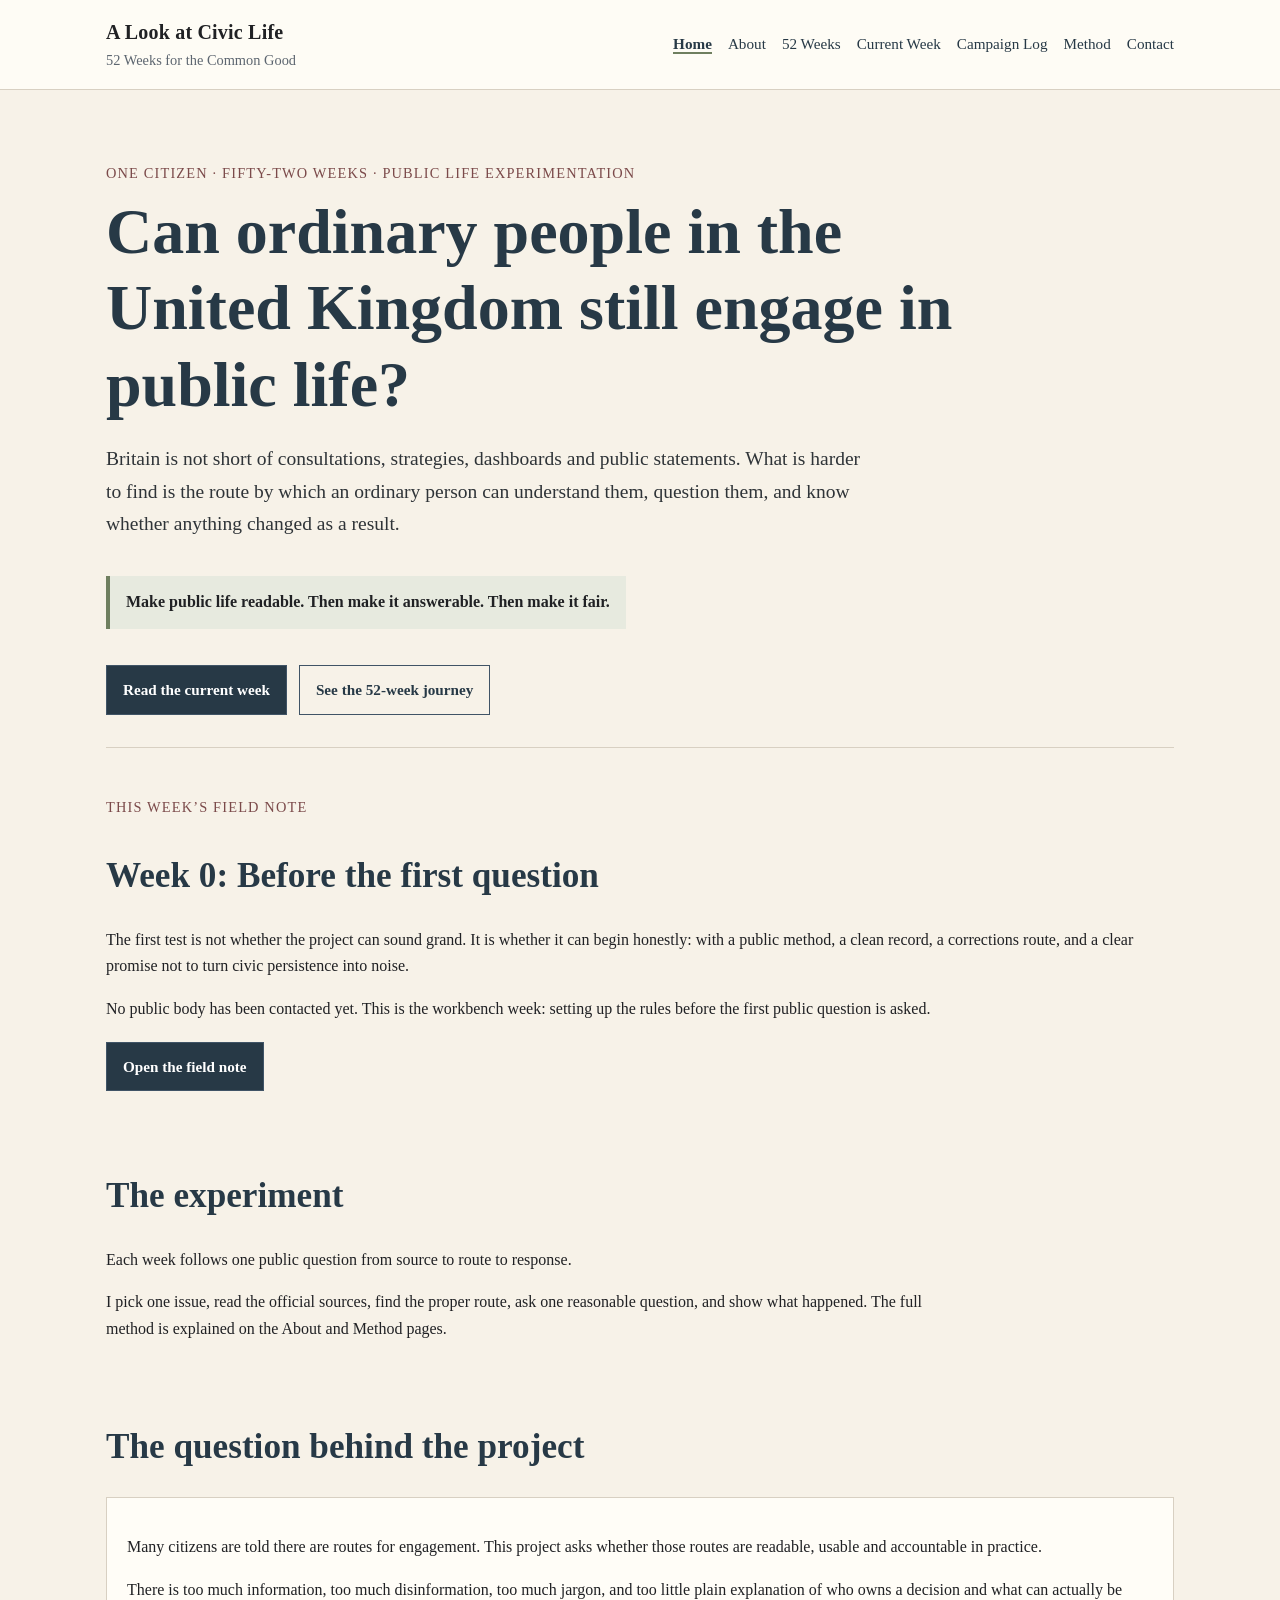
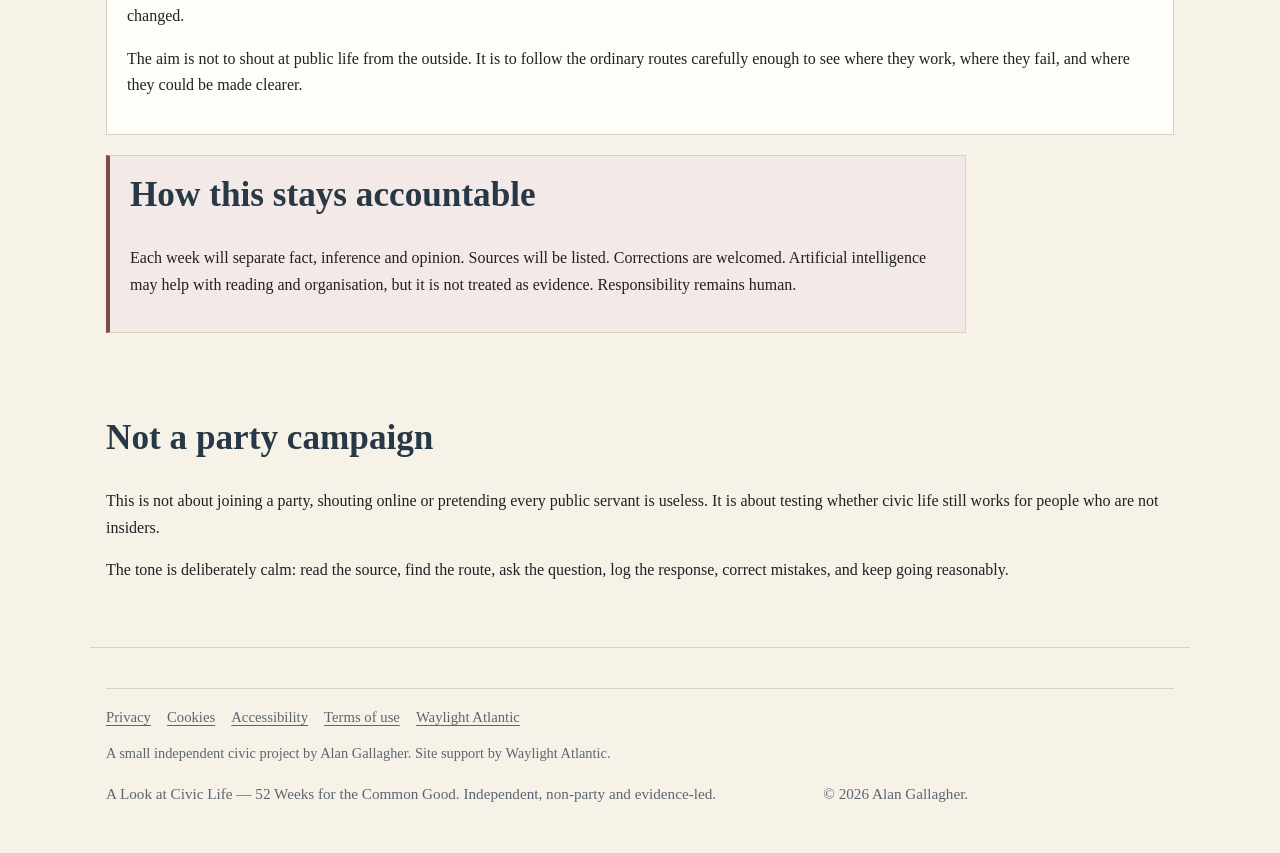
==== commit ce1bccc9: "Trim repeated method detail from homepage" ====
--- a/index.html
+++ b/index.html
@@ -50,8 +50,8 @@
 
     <section class="section intro-note">
       <h2>The experiment</h2>
-      <p>Each week I pick one public issue, read the official sources, find the proper route, ask one reasonable question, and show what happened.</p>
-      <p>It may be a council document, an NHS question, a consultation, a public contract, a hardship scheme, a transport problem, a housing route, or a democratic process. The subject changes. The method stays the same.</p>
+      <p>Each week follows one public question from source to route to response.</p>
+      <p>I pick one issue, read the official sources, find the proper route, ask one reasonable question, and show what happened. The full method is explained on the About and Method pages.</p>
     </section>
 
     <section class="section">
@@ -61,17 +61,6 @@
         <p>There is too much information, too much disinformation, too much jargon, and too little plain explanation of who owns a decision and what can actually be changed.</p>
         <p>The aim is not to shout at public life from the outside. It is to follow the ordinary routes carefully enough to see where they work, where they fail, and where they could be made clearer.</p>
       </div>
-    </section>
-
-    <section class="section">
-      <h2>What happens each week</h2>
-      <ul class="promise-list">
-        <li>What is the problem in plain English?</li>
-        <li>Who appears to own it?</li>
-        <li>What public document or route proves that?</li>
-        <li>What is the smallest reasonable ask?</li>
-        <li>What happens when an ordinary citizen uses the route properly?</li>
-      </ul>
     </section>
 
     <section class="section accountability-note">
--- a/assets/css/style.css
+++ b/assets/css/style.css
@@ -113,14 +113,47 @@
   padding-top: 1rem;
 }
 
+.about-article,
 .intro-note,
 .accountability-note,
 .week-article {
   max-width: 860px;
 }
 
+.article-summary,
+.article-contents,
+.rhythm-panel,
 .accountability-note {
+  margin: 1.25rem 0;
   padding: 1.1rem 1.25rem;
+  border: 1px solid var(--line);
+  background: var(--paper);
+}
+
+.article-summary {
+  border-left: 4px solid var(--accent);
+  font-size: 1.05rem;
+}
+
+.article-contents {
+  background: #f3eddf;
+}
+
+.article-contents p { margin: 0 0 .45rem; }
+.article-contents ul {
+  margin: 0;
+  padding-left: 1.1rem;
+  columns: 2;
+}
+.article-contents li { break-inside: avoid; margin: .2rem 0; }
+
+.rhythm-panel {
+  border-left: 4px solid var(--slate);
+}
+.rhythm-panel ol { margin-bottom: 0; padding-left: 1.2rem; }
+.rhythm-panel li { margin: .35rem 0; }
+
+.accountability-note {
   border-left: 4px solid var(--burgundy);
   background: #f3e9e6;
 }
@@ -252,7 +285,11 @@
   h1 { font-size: clamp(2rem, 11vw, 3.15rem); }
   h2 { font-size: clamp(1.6rem, 8vw, 2.25rem); }
   .lede { font-size: 1.12rem; }
+  .article-contents ul { columns: 1; }
   .document-panel,
+  .article-summary,
+  .article-contents,
+  .rhythm-panel,
   .week-summary,
   .week-card { padding: 1rem; }
   .week-grid { grid-template-columns: 1fr; }
